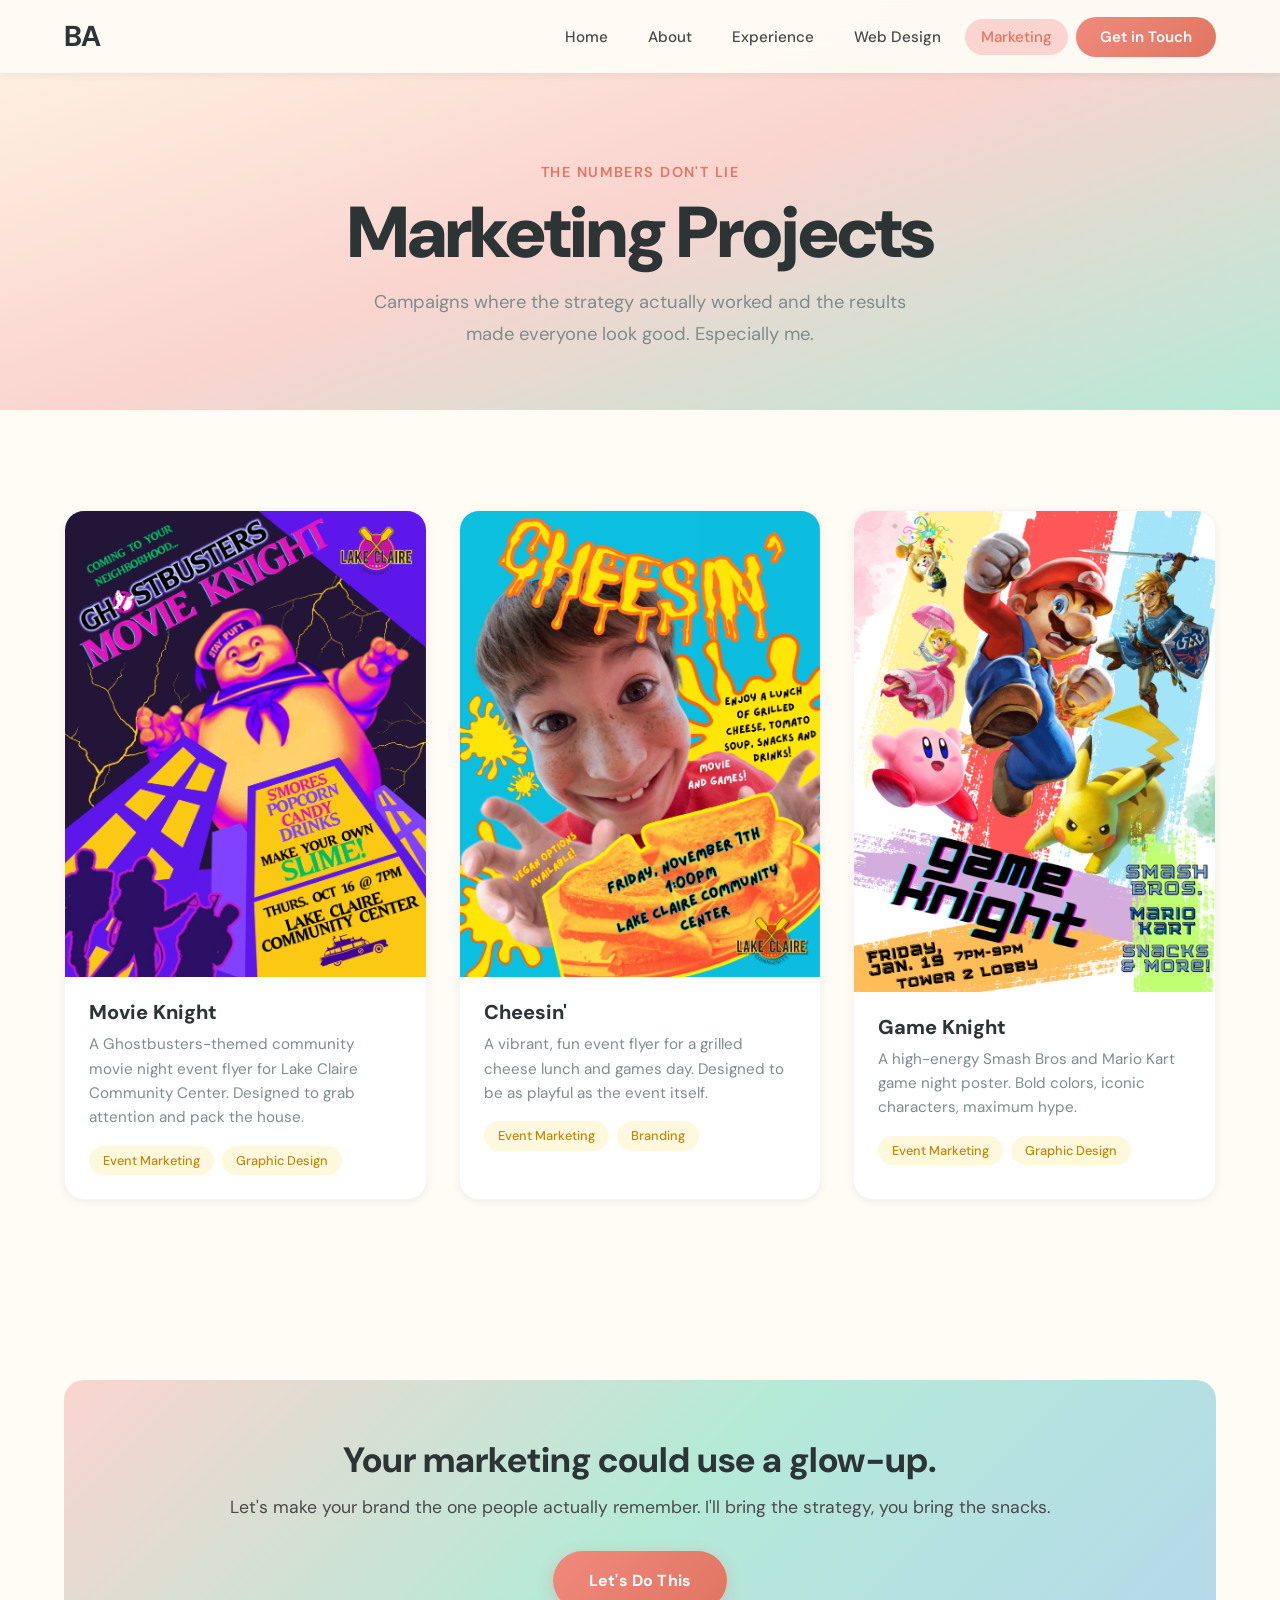
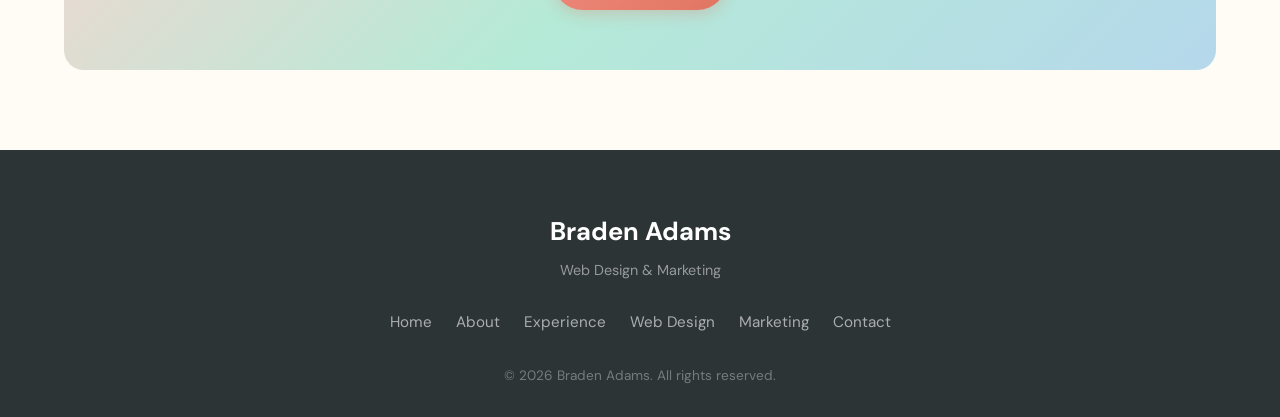
==== marketing.html @ 3deebda3 "Initial commit: Braden Adams portfolio site Multi-page portfolio with home, about, experience, web d" ====
<!DOCTYPE html>
<html lang="en">
<head>
  <meta charset="UTF-8">
  <meta name="viewport" content="width=device-width, initial-scale=1.0">
  <title>Marketing Projects | Braden Adams</title>
  <link rel="stylesheet" href="styles.css">
  <link rel="preconnect" href="https://fonts.googleapis.com">
  <link rel="preconnect" href="https://fonts.gstatic.com" crossorigin>
  <link href="https://fonts.googleapis.com/css2?family=DM+Sans:wght@300;400;500;600;700;800;900&display=swap" rel="stylesheet">
</head>
<body>

  <nav class="navbar navbar-solid" id="navbar">
    <div class="nav-container">
      <a href="index.html" class="nav-logo">BA</a>
      <button class="nav-toggle" id="navToggle" aria-label="Toggle menu">
        <span></span>
        <span></span>
        <span></span>
      </button>
      <ul class="nav-links" id="navLinks">
        <li><a href="index.html">Home</a></li>
        <li><a href="about.html">About</a></li>
        <li><a href="experience.html">Experience</a></li>
        <li><a href="web-design.html">Web Design</a></li>
        <li><a href="marketing.html" class="active">Marketing</a></li>
        <li><a href="contact.html" class="nav-cta">Get in Touch</a></li>
      </ul>
    </div>
  </nav>

  <header class="page-header">
    <div class="container">
      <p class="section-label">The Numbers Don't Lie</p>
      <h1 class="page-title">Marketing Projects</h1>
      <p class="page-subtitle">Campaigns where the strategy actually worked and the results made everyone look good. Especially me.</p>
    </div>
  </header>

  <section class="section projects">
    <div class="container">
      <div class="projects-grid">

        <article class="project-card marketing-card" data-aos>
          <div class="project-image">
            <img src="movie-knight.png" alt="Movie Knight" class="project-img project-img-poster">
          </div>
          <div class="project-info">
            <h3>Movie Knight</h3>
            <p>A Ghostbusters-themed community movie night event flyer for Lake Claire Community Center. Designed to grab attention and pack the house.</p>
            <div class="project-tags">
              <span>Event Marketing</span>
              <span>Graphic Design</span>
            </div>
          </div>
        </article>

        <article class="project-card marketing-card" data-aos>
          <div class="project-image">
            <img src="cheesin.png" alt="Cheesin'" class="project-img project-img-poster">
          </div>
          <div class="project-info">
            <h3>Cheesin'</h3>
            <p>A vibrant, fun event flyer for a grilled cheese lunch and games day. Designed to be as playful as the event itself.</p>
            <div class="project-tags">
              <span>Event Marketing</span>
              <span>Branding</span>
            </div>
          </div>
        </article>

        <article class="project-card marketing-card" data-aos>
          <div class="project-image">
            <img src="game-knight.png" alt="Game Knight" class="project-img project-img-poster">
          </div>
          <div class="project-info">
            <h3>Game Knight</h3>
            <p>A high-energy Smash Bros and Mario Kart game night poster. Bold colors, iconic characters, maximum hype.</p>
            <div class="project-tags">
              <span>Event Marketing</span>
              <span>Graphic Design</span>
            </div>
          </div>
        </article>

      </div>
    </div>
  </section>

  <section class="section cta-section">
    <div class="container">
      <div class="cta-box">
        <h2>Your marketing could use a glow-up.</h2>
        <p>Let's make your brand the one people actually remember. I'll bring the strategy, you bring the snacks.</p>
        <a href="contact.html" class="btn btn-primary">Let's Do This</a>
      </div>
    </div>
  </section>

  <footer class="footer">
    <div class="container">
      <div class="footer-content">
        <p class="footer-logo">Braden Adams</p>
        <p class="footer-tagline">Web Design &amp; Marketing</p>
        <div class="footer-links">
          <a href="index.html">Home</a>
          <a href="about.html">About</a>
          <a href="experience.html">Experience</a>
          <a href="web-design.html">Web Design</a>
          <a href="marketing.html">Marketing</a>
          <a href="contact.html">Contact</a>
        </div>
        <p class="footer-copy">&copy; 2026 Braden Adams. All rights reserved.</p>
      </div>
    </div>
  </footer>

  <script src="script.js"></script>
</body>
</html>
---- styles.css ----
:root {
  --coral: #F08A7E;
  --coral-light: #FAD4CF;
  --mint: #B5EAD7;
  --mint-dark: #7DCBB0;
  --peach: #FFDAB9;
  --lavender: #C7CEEA;
  --sky: #B5D8EB;
  --sand: #FFF5E4;
  --yellow: #FFEAA7;
  --yellow-soft: #FFF8DC;
  --teal: #88D8B0;
  --coral-accent: #E07560;

  --text-dark: #2D3436;
  --text-body: #4A4A4A;
  --text-light: #7F8C8D;
  --white: #FFFFFF;
  --off-white: #FFFBF5;
  --bg-cream: #FFF9F0;

  --font-display: 'DM Sans', -apple-system, BlinkMacSystemFont, sans-serif;
  --font-body: 'DM Sans', -apple-system, BlinkMacSystemFont, sans-serif;

  --shadow-sm: 0 2px 8px rgba(0, 0, 0, 0.06);
  --shadow-md: 0 4px 20px rgba(0, 0, 0, 0.08);
  --shadow-lg: 0 8px 40px rgba(0, 0, 0, 0.1);
  --shadow-glow: 0 4px 30px rgba(224, 117, 96, 0.25);

  --radius-sm: 8px;
  --radius-md: 12px;
  --radius-lg: 20px;
  --radius-xl: 30px;

  --transition: 0.3s ease;
}

*, *::before, *::after {
  margin: 0;
  padding: 0;
  box-sizing: border-box;
}

html {
  scroll-behavior: smooth;
  scroll-padding-top: 80px;
}

body {
  font-family: var(--font-body);
  color: var(--text-body);
  background-color: var(--off-white);
  line-height: 1.7;
  -webkit-font-smoothing: antialiased;
}

img {
  max-width: 100%;
  display: block;
}

a {
  text-decoration: none;
  color: inherit;
  transition: var(--transition);
}

ul {
  list-style: none;
}

.container {
  max-width: 1200px;
  margin: 0 auto;
  padding: 0 24px;
}

.section {
  padding: 100px 0;
}

h1, h2, h3 {
  font-family: var(--font-display);
  color: var(--text-dark);
  line-height: 1.15;
  font-weight: 800;
}

.navbar {
  position: fixed;
  top: 0;
  left: 0;
  right: 0;
  z-index: 1000;
  padding: 20px 0;
  transition: all 0.4s ease;
}

.navbar.scrolled,
.navbar-solid {
  background: rgba(255, 251, 245, 0.95);
  backdrop-filter: blur(20px);
  padding: 12px 0;
  box-shadow: var(--shadow-sm);
}

.nav-container {
  max-width: 1200px;
  margin: 0 auto;
  padding: 0 24px;
  display: flex;
  align-items: center;
  justify-content: space-between;
}

.nav-logo {
  font-family: var(--font-display);
  font-size: 1.8rem;
  font-weight: 700;
  color: var(--text-dark);
  letter-spacing: -0.02em;
}

.nav-logo:hover {
  color: var(--coral-accent);
  transform: scale(1.05);
}

.nav-links {
  display: flex;
  align-items: center;
  gap: 8px;
}

.nav-links a {
  padding: 8px 16px;
  border-radius: var(--radius-xl);
  font-size: 0.95rem;
  font-weight: 500;
  color: var(--text-body);
}

.nav-links a:hover,
.nav-links a.active {
  color: var(--coral-accent);
  background: var(--coral-light);
}

.nav-cta {
  background: linear-gradient(135deg, var(--coral), var(--coral-accent)) !important;
  color: var(--white) !important;
  padding: 10px 24px !important;
  font-weight: 600 !important;
}

.nav-cta:hover {
  transform: translateY(-2px);
  box-shadow: var(--shadow-glow);
  background: linear-gradient(135deg, var(--coral-accent), var(--coral)) !important;
  color: var(--white) !important;
}

.nav-toggle {
  display: none;
  flex-direction: column;
  gap: 5px;
  background: none;
  border: none;
  cursor: pointer;
  padding: 4px;
}

.nav-toggle span {
  width: 24px;
  height: 2px;
  background: var(--text-dark);
  border-radius: 2px;
  transition: var(--transition);
}

.hero {
  min-height: 100vh;
  display: flex;
  align-items: center;
  justify-content: flex-start;
  text-align: left;
  position: relative;
  overflow: hidden;
  background: linear-gradient(160deg, var(--sand) 0%, var(--coral-light) 30%, var(--mint) 60%, var(--sky) 100%);
}

.hero-bg-shapes {
  position: absolute;
  inset: 0;
  pointer-events: none;
}

.shape {
  position: absolute;
  border-radius: 50%;
  opacity: 0.3;
  animation: float 12s infinite ease-in-out;
}

.shape-1 {
  width: 400px;
  height: 400px;
  background: var(--coral);
  top: -100px;
  right: -100px;
  animation-delay: 0s;
}

.shape-2 {
  width: 300px;
  height: 300px;
  background: var(--mint);
  bottom: -50px;
  left: -80px;
  animation-delay: -5s;
}

.shape-3 {
  width: 200px;
  height: 200px;
  background: var(--lavender);
  top: 40%;
  left: 10%;
  animation-delay: -10s;
}

.shape-4 {
  width: 250px;
  height: 250px;
  background: var(--yellow);
  bottom: 20%;
  right: 15%;
  animation-delay: -15s;
}


@keyframes float {
  0%, 100% { transform: translate(0, 0) scale(1); }
  25% { transform: translate(40px, -40px) scale(1.08); }
  50% { transform: translate(-30px, 30px) scale(0.92); }
  75% { transform: translate(25px, 15px) scale(1.04); }
}

@keyframes slideUp {
  from { opacity: 0; transform: translateY(40px); }
  to { opacity: 1; transform: translateY(0); }
}

.hero-greeting {
  animation: slideUp 0.6s ease-out 0.2s both;
}

.hero-name {
  animation: slideUp 0.6s ease-out 0.4s both;
}

.hero-tagline {
  animation: slideUp 0.6s ease-out 0.6s both;
}

.hero-description {
  animation: slideUp 0.6s ease-out 0.8s both;
}

.hero-buttons {
  animation: slideUp 0.6s ease-out 1s both;
}


.hero-content {
  position: relative;
  z-index: 2;
  max-width: 900px;
  padding: 0 24px 0 clamp(40px, 8vw, 120px);
}

.hero-greeting {
  font-size: 1.1rem;
  font-weight: 600;
  color: var(--coral-accent);
  margin-bottom: 12px;
  letter-spacing: 0.12em;
  text-transform: uppercase;
  display: inline-block;
  background: var(--coral-light);
  padding: 6px 16px;
  border-radius: var(--radius-xl);
}

.hero-name {
  font-size: clamp(3.5rem, 10vw, 7rem);
  font-weight: 900;
  color: var(--text-dark);
  margin-bottom: 16px;
  letter-spacing: -0.04em;
  line-height: 0.95;
}

.hero-tagline {
  font-size: 1.5rem;
  font-weight: 500;
  color: var(--text-body);
  margin-bottom: 24px;
}

.hero-description {
  font-size: 1.15rem;
  color: var(--text-light);
  max-width: 560px;
  margin: 0 0 40px;
  line-height: 1.8;
}

.hero-buttons {
  display: flex;
  gap: 16px;
  justify-content: flex-start;
  flex-wrap: wrap;
}

.btn {
  display: inline-block;
  padding: 16px 36px;
  border-radius: var(--radius-xl);
  font-family: var(--font-body);
  font-size: 1rem;
  font-weight: 700;
  cursor: pointer;
  border: none;
  transition: all 0.3s cubic-bezier(0.4, 0, 0.2, 1);
  letter-spacing: 0.01em;
}

.btn-primary {
  background: linear-gradient(135deg, var(--coral), var(--coral-accent));
  color: var(--white);
  box-shadow: 0 4px 15px rgba(224, 117, 96, 0.3);
}

.btn-primary:hover {
  transform: translateY(-3px) scale(1.03);
  box-shadow: 0 8px 30px rgba(224, 117, 96, 0.45);
}

.btn-primary:active {
  transform: translateY(0) scale(0.97);
  box-shadow: 0 2px 10px rgba(224, 117, 96, 0.3);
}

.btn-secondary {
  background: var(--white);
  color: var(--text-dark);
  border: 2px solid var(--coral);
}

.btn-secondary:hover {
  background: var(--coral-light);
  transform: translateY(-3px) scale(1.03);
}

.btn-secondary:active {
  transform: translateY(0) scale(0.97);
}

.btn-small {
  padding: 10px 22px;
  font-size: 0.9rem;
  background: var(--white);
  color: var(--text-dark);
  border-radius: var(--radius-xl);
}

.btn-small:hover {
  background: var(--coral);
  color: var(--white);
}

.btn-full {
  width: 100%;
  text-align: center;
}

.page-header {
  padding: 160px 0 60px;
  background: linear-gradient(160deg, var(--sand) 0%, var(--coral-light) 50%, var(--mint) 100%);
  text-align: center;
}

.page-title {
  font-size: clamp(2.8rem, 6vw, 4.5rem);
  font-weight: 900;
  letter-spacing: -0.03em;
  margin-bottom: 12px;
}

.page-subtitle {
  font-size: 1.15rem;
  color: var(--text-light);
  max-width: 550px;
  margin: 0 auto;
}

.section-header {
  text-align: center;
  margin-bottom: 60px;
}

.section-label {
  font-size: 0.9rem;
  font-weight: 600;
  color: var(--coral-accent);
  text-transform: uppercase;
  letter-spacing: 0.1em;
  margin-bottom: 8px;
}

.section-title {
  font-size: clamp(2rem, 4vw, 3rem);
  font-weight: 800;
  letter-spacing: -0.02em;
  margin-bottom: 12px;
}

.section-subtitle {
  font-size: 1.1rem;
  color: var(--text-light);
  max-width: 550px;
  margin: 0 auto;
}

.preview-grid {
  display: grid;
  grid-template-columns: repeat(auto-fit, minmax(300px, 1fr));
  gap: 32px;
}

.preview-card {
  background: var(--white);
  border-radius: var(--radius-lg);
  padding: 40px 32px;
  text-align: center;
  box-shadow: var(--shadow-sm);
  transition: all 0.35s cubic-bezier(0.4, 0, 0.2, 1);
  border: 1px solid rgba(0,0,0,0.04);
}

.preview-card:hover {
  transform: translateY(-10px) scale(1.02);
  box-shadow: var(--shadow-lg);
}

.preview-icon {
  font-size: 3rem;
  margin-bottom: 20px;
  transition: transform 0.4s cubic-bezier(0.4, 0, 0.2, 1);
}

.preview-card:hover .preview-icon {
  transform: scale(1.2) rotate(-5deg);
}

.preview-card h3 {
  font-size: 1.4rem;
  margin-bottom: 12px;
}

.preview-card p {
  color: var(--text-light);
  margin-bottom: 20px;
  line-height: 1.7;
}

.preview-link {
  font-weight: 600;
  color: var(--coral-accent);
}

.preview-link:hover {
  color: var(--coral);
}

.about-grid {
  display: grid;
  grid-template-columns: 1fr 1.5fr;
  gap: 60px;
  align-items: start;
}

.about-photo {
  width: 100%;
  aspect-ratio: 3 / 4;
  object-fit: cover;
  border-radius: var(--radius-lg);
  box-shadow: var(--shadow-md);
}

.about-image-placeholder {
  width: 100%;
  aspect-ratio: 3 / 4;
  background: linear-gradient(135deg, var(--coral-light), var(--mint), var(--lavender));
  border-radius: var(--radius-lg);
  display: flex;
  align-items: center;
  justify-content: center;
  font-size: 1.1rem;
  color: var(--text-light);
  font-weight: 500;
  box-shadow: var(--shadow-md);
}

.about-text h2 {
  font-size: 2rem;
  margin-bottom: 20px;
}

.about-intro {
  font-size: 1.15rem;
  font-weight: 400;
  color: var(--text-dark);
  margin-bottom: 16px;
}

.about-text p {
  margin-bottom: 16px;
  line-height: 1.8;
}

.skills-grid {
  display: grid;
  grid-template-columns: repeat(auto-fit, minmax(280px, 1fr));
  gap: 28px;
}

.skill-card {
  background: var(--white);
  border-radius: var(--radius-md);
  padding: 32px 28px;
  box-shadow: var(--shadow-sm);
  border: 1px solid rgba(0,0,0,0.04);
  transition: all 0.4s ease;
}

.skill-card:hover {
  transform: translateY(-8px) scale(1.02);
  box-shadow: var(--shadow-md);
}

.skill-icon {
  font-size: 2.5rem;
  margin-bottom: 16px;
  transition: transform 0.4s cubic-bezier(0.4, 0, 0.2, 1);
}

.skill-card:hover .skill-icon {
  transform: scale(1.15) rotate(5deg);
}

.skill-card h3 {
  font-size: 1.2rem;
  margin-bottom: 8px;
}

.skill-card p {
  color: var(--text-light);
  font-size: 0.95rem;
  line-height: 1.6;
}

.projects-grid {
  display: grid;
  grid-template-columns: repeat(auto-fit, minmax(340px, 1fr));
  gap: 32px;
}

.project-card {
  background: var(--white);
  border-radius: var(--radius-lg);
  overflow: hidden;
  box-shadow: var(--shadow-sm);
  transition: all 0.4s ease;
  border: 1px solid rgba(0,0,0,0.04);
}

.project-card:hover {
  transform: translateY(-10px) scale(1.01);
  box-shadow: var(--shadow-lg);
}

.project-image {
  position: relative;
  overflow: hidden;
}

.project-img {
  width: 100%;
  height: 240px;
  object-fit: cover;
  object-position: top;
  transition: transform 0.5s ease;
}

.project-img-poster {
  height: auto;
  object-fit: contain;
  background: var(--off-white);
}

.project-card:hover .project-img {
  transform: scale(1.05);
}

.project-placeholder {
  width: 100%;
  height: 240px;
  background: linear-gradient(135deg, var(--sky), var(--mint), var(--lavender));
  display: flex;
  align-items: center;
  justify-content: center;
  font-size: 1rem;
  color: var(--text-light);
  font-weight: 500;
  transition: transform 0.5s ease;
}

.marketing-placeholder {
  background: linear-gradient(135deg, var(--coral-light), var(--peach), var(--yellow));
}

.project-card:hover .project-placeholder {
  transform: scale(1.05);
}

.project-overlay {
  position: absolute;
  inset: 0;
  background: rgba(45, 52, 54, 0.6);
  display: flex;
  align-items: center;
  justify-content: center;
  opacity: 0;
  transition: opacity 0.4s ease;
}

.project-card:hover .project-overlay {
  opacity: 1;
}

.project-info {
  padding: 24px;
}

.project-info h3 {
  font-size: 1.25rem;
  margin-bottom: 8px;
}

.project-info p {
  color: var(--text-light);
  font-size: 0.95rem;
  margin-bottom: 16px;
  line-height: 1.6;
}

.project-tags {
  display: flex;
  flex-wrap: wrap;
  gap: 8px;
}

.project-tags span {
  padding: 4px 14px;
  border-radius: var(--radius-xl);
  font-size: 0.8rem;
  font-weight: 500;
  background: var(--coral-light);
  color: var(--coral-accent);
  transition: all 0.25s ease;
}

.project-tags span:hover {
  transform: translateY(-2px) scale(1.05);
  box-shadow: var(--shadow-sm);
}

.timeline {
  position: relative;
  padding-left: 40px;
  max-width: 800px;
  margin: 0 auto;
}

.timeline::before {
  content: '';
  position: absolute;
  left: 14px;
  top: 0;
  bottom: 0;
  width: 3px;
  background: linear-gradient(180deg, var(--coral), var(--mint), var(--sky));
  border-radius: 3px;
}

.timeline-item {
  position: relative;
  margin-bottom: 48px;
}

.timeline-item:last-child {
  margin-bottom: 0;
}

.timeline-marker {
  position: absolute;
  left: -33px;
  top: 6px;
  width: 16px;
  height: 16px;
  border-radius: 50%;
  background: var(--coral);
  border: 3px solid var(--off-white);
  box-shadow: 0 0 0 3px var(--coral-light);
  transition: all 0.3s ease;
}

.timeline-item:hover .timeline-marker {
  transform: scale(1.3);
  background: var(--coral-accent);
}

.timeline-content {
  background: var(--white);
  border-radius: var(--radius-md);
  padding: 28px 32px;
  box-shadow: var(--shadow-sm);
  border: 1px solid rgba(0,0,0,0.04);
  transition: all 0.35s cubic-bezier(0.4, 0, 0.2, 1);
}

.timeline-content:hover {
  transform: translateY(-4px);
  box-shadow: var(--shadow-md);
}

.timeline-date {
  display: inline-block;
  font-size: 0.85rem;
  font-weight: 700;
  color: var(--coral-accent);
  background: var(--coral-light);
  padding: 4px 14px;
  border-radius: var(--radius-xl);
  margin-bottom: 12px;
  letter-spacing: 0.02em;
}

.timeline-content h3 {
  font-size: 1.3rem;
  margin-bottom: 4px;
}

.timeline-role {
  font-size: 0.95rem;
  font-weight: 600;
  color: var(--text-light);
  margin-bottom: 12px;
}

.timeline-content p {
  margin-bottom: 12px;
  line-height: 1.7;
}

.timeline-content .project-tags {
  margin-top: 8px;
}

@media (max-width: 768px) {
  .timeline {
    padding-left: 30px;
  }

  .timeline::before {
    left: 10px;
  }

  .timeline-marker {
    left: -26px;
    width: 14px;
    height: 14px;
  }

  .timeline-content {
    padding: 20px 24px;
  }
}

.marketing-card .project-tags span {
  background: var(--yellow-soft);
  color: #C0860B;
}

.project-stats {
  display: flex;
  gap: 24px;
  margin-bottom: 16px;
  padding: 12px 0;
  border-top: 1px solid rgba(0,0,0,0.06);
  border-bottom: 1px solid rgba(0,0,0,0.06);
}

.stat {
  display: flex;
  flex-direction: column;
}

.stat-number {
  font-family: var(--font-display);
  font-size: 1.4rem;
  font-weight: 700;
  color: var(--teal);
}

.stat-label {
  font-size: 0.8rem;
  color: var(--text-light);
  text-transform: uppercase;
  letter-spacing: 0.05em;
}

.cta-section {
  padding: 80px 0;
}

.cta-box {
  background: linear-gradient(135deg, var(--coral-light), var(--mint), var(--sky));
  border-radius: var(--radius-lg);
  padding: 60px 40px;
  text-align: center;
}

.cta-box h2 {
  font-size: clamp(1.6rem, 3vw, 2.2rem);
  margin-bottom: 12px;
}

.cta-box p {
  color: var(--text-body);
  margin-bottom: 28px;
  font-size: 1.1rem;
}

.contact-grid {
  display: grid;
  grid-template-columns: 1fr 1.5fr;
  gap: 60px;
  align-items: start;
}

.contact-info {
  display: flex;
  flex-direction: column;
  gap: 28px;
}

.contact-item {
  display: flex;
  gap: 16px;
  align-items: flex-start;
}

.contact-icon {
  font-size: 1.8rem;
  width: 56px;
  height: 56px;
  display: flex;
  align-items: center;
  justify-content: center;
  background: linear-gradient(135deg, var(--coral-light), var(--peach));
  border-radius: var(--radius-md);
  flex-shrink: 0;
}

.contact-item h3 {
  font-size: 1rem;
  font-family: var(--font-body);
  font-weight: 600;
  margin-bottom: 4px;
}

.contact-item p {
  color: var(--text-light);
  font-size: 0.95rem;
}

.social-links {
  display: flex;
  gap: 12px;
  flex-wrap: wrap;
}

.social-links a {
  color: var(--coral-accent);
  font-weight: 500;
  font-size: 0.95rem;
}

.social-links a:hover {
  color: var(--coral);
  text-decoration: underline;
}

.contact-form {
  background: var(--white);
  border-radius: var(--radius-lg);
  padding: 40px;
  box-shadow: var(--shadow-md);
}

.form-group {
  margin-bottom: 20px;
}

.form-group label {
  display: block;
  font-weight: 600;
  font-size: 0.9rem;
  margin-bottom: 6px;
  color: var(--text-dark);
}

.form-group input,
.form-group select,
.form-group textarea {
  width: 100%;
  padding: 14px 18px;
  border: 2px solid #E8E8E8;
  border-radius: var(--radius-sm);
  font-family: var(--font-body);
  font-size: 1rem;
  color: var(--text-dark);
  background: var(--off-white);
  transition: var(--transition);
  outline: none;
}

.form-group input:focus,
.form-group select:focus,
.form-group textarea:focus {
  border-color: var(--coral);
  background: var(--white);
  box-shadow: 0 0 0 4px rgba(224, 117, 96, 0.15);
}

.form-group textarea {
  resize: vertical;
  min-height: 120px;
}

.form-group select {
  appearance: none;
  background-image: url("data:image/svg+xml,%3Csvg xmlns='http://www.w3.org/2000/svg' width='12' height='12' viewBox='0 0 12 12'%3E%3Cpath fill='%237F8C8D' d='M6 8L1 3h10z'/%3E%3C/svg%3E");
  background-repeat: no-repeat;
  background-position: right 16px center;
  cursor: pointer;
}

.form-status {
  margin-top: 16px;
  text-align: center;
  font-weight: 500;
  font-size: 0.95rem;
  min-height: 24px;
}

.form-status.success {
  color: var(--teal);
}

.form-status.error {
  color: #E74C3C;
}

.footer {
  background: var(--text-dark);
  color: rgba(255, 255, 255, 0.7);
  padding: 60px 0 30px;
}

.footer-content {
  text-align: center;
}

.footer-logo {
  font-family: var(--font-display);
  font-size: 1.6rem;
  font-weight: 700;
  color: var(--white);
  margin-bottom: 4px;
}

.footer-tagline {
  font-size: 0.9rem;
  color: rgba(255, 255, 255, 0.5);
  margin-bottom: 28px;
}

.footer-links {
  display: flex;
  justify-content: center;
  gap: 24px;
  margin-bottom: 28px;
  flex-wrap: wrap;
}

.footer-links a {
  font-size: 0.95rem;
  color: rgba(255, 255, 255, 0.6);
}

.footer-links a {
  transition: all 0.3s ease;
}

.footer-links a:hover {
  color: var(--coral);
  transform: translateY(-2px);
}

.footer-copy {
  font-size: 0.85rem;
  color: rgba(255, 255, 255, 0.35);
}

[data-aos] {
  opacity: 0;
  transform: translateY(40px);
  transition: opacity 0.7s cubic-bezier(0.4, 0, 0.2, 1), transform 0.7s cubic-bezier(0.4, 0, 0.2, 1);
}

[data-aos]:nth-child(2) { transition-delay: 0.1s; }
[data-aos]:nth-child(3) { transition-delay: 0.2s; }

[data-aos].visible {
  opacity: 1;
  transform: translateY(0);
}

@media (max-width: 968px) {
  .about-grid,
  .contact-grid {
    grid-template-columns: 1fr;
    gap: 40px;
  }

  .about-image-placeholder {
    aspect-ratio: 4 / 3;
    max-width: 500px;
    margin: 0 auto;
  }
}

@media (max-width: 768px) {
  .nav-toggle {
    display: flex;
  }

  .nav-links {
    position: fixed;
    top: 0;
    right: -100%;
    width: 280px;
    height: 100vh;
    background: var(--white);
    flex-direction: column;
    padding: 80px 32px 32px;
    gap: 4px;
    box-shadow: var(--shadow-lg);
    transition: right 0.4s ease;
  }

  .nav-links.open {
    right: 0;
  }

  .nav-links a {
    width: 100%;
    padding: 12px 16px;
    font-size: 1.05rem;
  }

  .nav-cta {
    margin-top: 16px;
    text-align: center;
  }

  .section {
    padding: 70px 0;
  }

  .hero {
    min-height: 90vh;
    padding: 120px 0 80px;
  }

  .hero-content {
    padding: 0 24px;
  }

  .hero-buttons {
    flex-direction: column;
    align-items: flex-start;
  }

  .projects-grid {
    grid-template-columns: 1fr;
  }

  .skills-grid {
    grid-template-columns: 1fr 1fr;
  }

  .preview-grid {
    grid-template-columns: 1fr;
  }

  .contact-form {
    padding: 28px 24px;
  }

  .cta-box {
    padding: 40px 24px;
  }
}

@media (max-width: 480px) {
  .skills-grid {
    grid-template-columns: 1fr;
  }

  .project-stats {
    flex-direction: column;
    gap: 12px;
  }
}
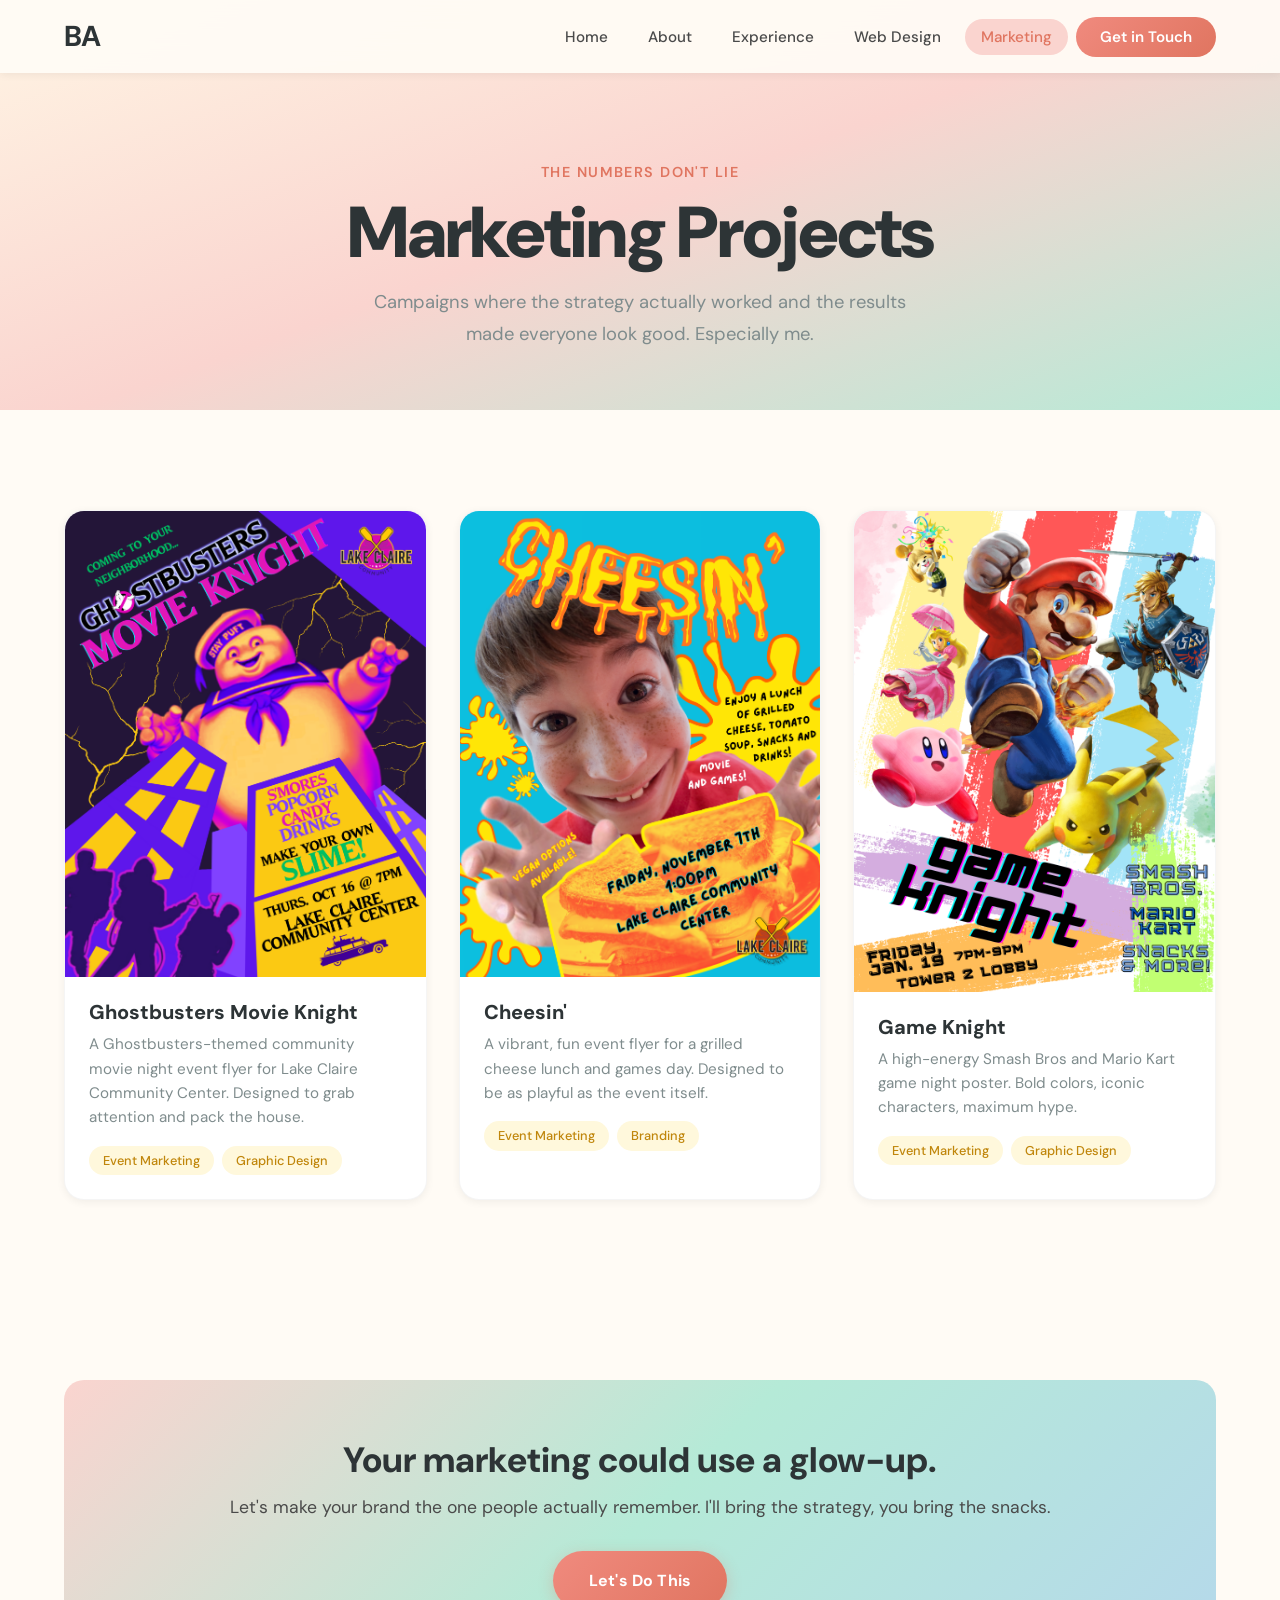
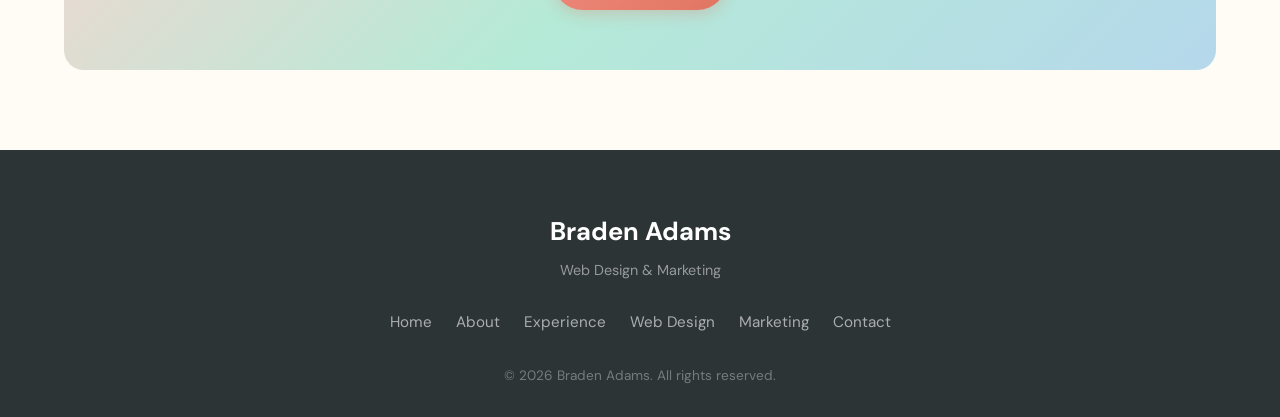
==== commit e934031c: "Rename Movie Knight project to Ghostbusters Movie Knight on marketing page Co-Authored-By: Claude Op" ====
--- a/marketing.html
+++ b/marketing.html
@@ -47,7 +47,7 @@
             <img src="movie-knight.png" alt="Movie Knight" class="project-img project-img-poster">
           </div>
           <div class="project-info">
-            <h3>Movie Knight</h3>
+            <h3>Ghostbusters Movie Knight</h3>
             <p>A Ghostbusters-themed community movie night event flyer for Lake Claire Community Center. Designed to grab attention and pack the house.</p>
             <div class="project-tags">
               <span>Event Marketing</span>
